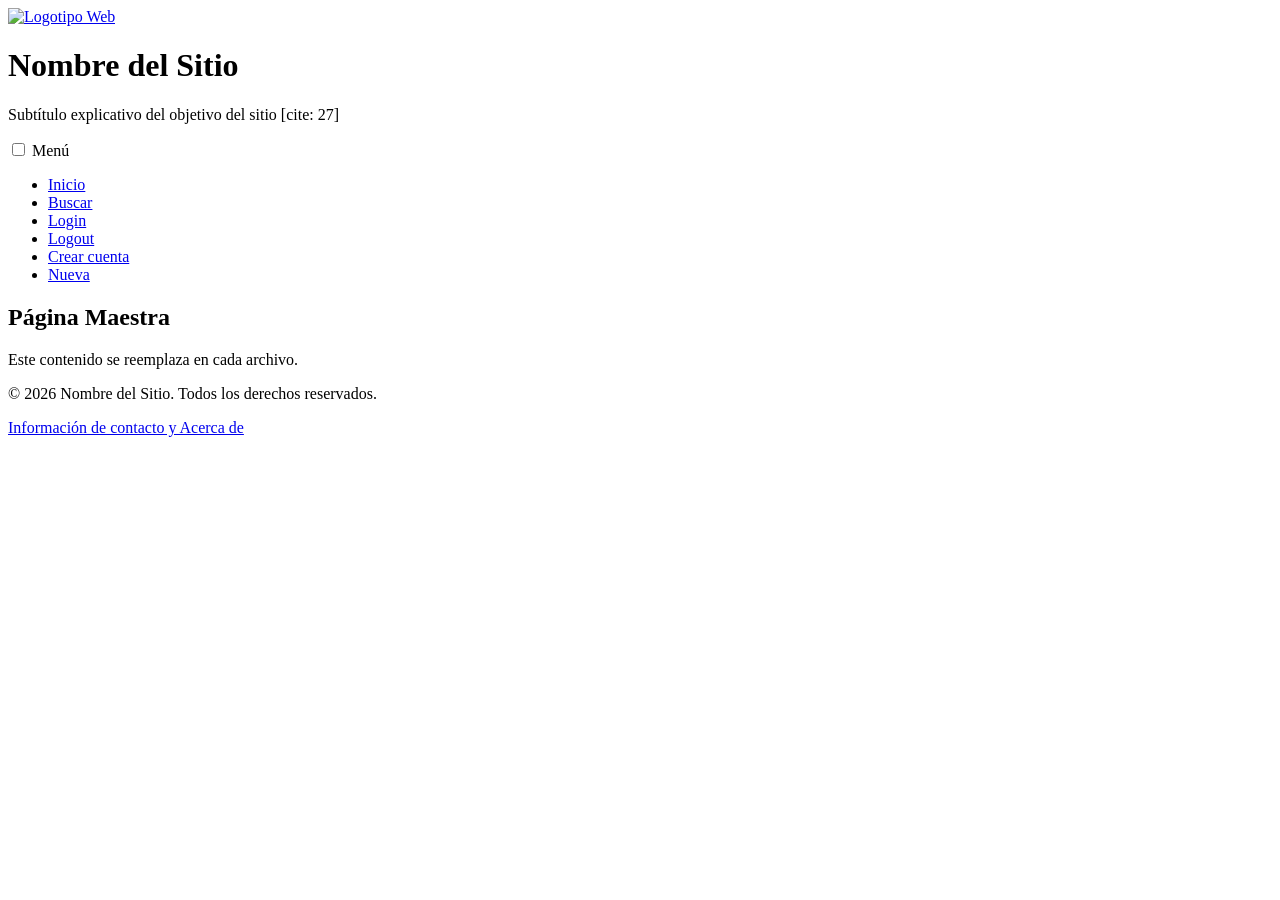
==== index.html @ 7b01c8a1 "plantilla" ====
<!DOCTYPE html>
<html lang="es">
<head>
    <meta charset="UTF-8">
    <meta name="viewport" content="width=device-width, initial-scale=1.0">
    
    <title>Título de tu Web</title>
    
    <link rel="stylesheet" href="./css/style.css">
    
    <link rel="preconnect" href="https://fonts.googleapis.com">
    <link rel="stylesheet" href="https://fonts.googleapis.com/css2?family=Roboto:wght@400;700&display=swap">
    
    <link rel="stylesheet" href="./css/fontello.css">
</head>
<body>

    <header class="main-header">
        <div class="logo-container">
            <a href="index.html" class="logo-link">
                <img src="./img/logo.png" alt="Logotipo Web" class="logo-img">
            </a>
            <div class="site-info">
                <h1 class="site-title">Nombre del Sitio</h1>
                <p class="site-subtitle">Subtítulo explicativo del objetivo del sitio [cite: 27]</p>
            </div>
        </div>

        <input type="checkbox" id="menu-toggle" class="menu-checkbox">
        <label for="menu-toggle" class="menu-button">
            <i class="icon-menu"></i> Menú
        </label>

        <nav class="main-nav">
            <ul>
                <li><a href="index.html"><i class="icon-home"></i> Inicio</a></li>
                <li><a href="buscar.html"><i class="icon-search"></i> Buscar</a></li>
                <li><a href="login.html"><i class="icon-user"></i> Login</a></li>
                <li><a href="index.html"><i class="icon-logout"></i> Logout</a></li>
                <li><a href="registrar.html"><i class="icon-user-plus"></i> Crear cuenta</a></li>
                <li><a href="nueva.html"><i class="icon-plus"></i> Nueva</a></li>
            </ul>
        </nav>
    </header>

    <main>
        <h2>Página Maestra</h2>
        <p>Este contenido se reemplaza en cada archivo.</p>
    </main>

    <footer class="main-footer">
        <p>&copy; 2026 Nombre del Sitio. Todos los derechos reservados.</p>
        <p>
            <a href="acerca.html">Información de contacto y Acerca de</a>
        </p>
    </footer>

</body>
</html>
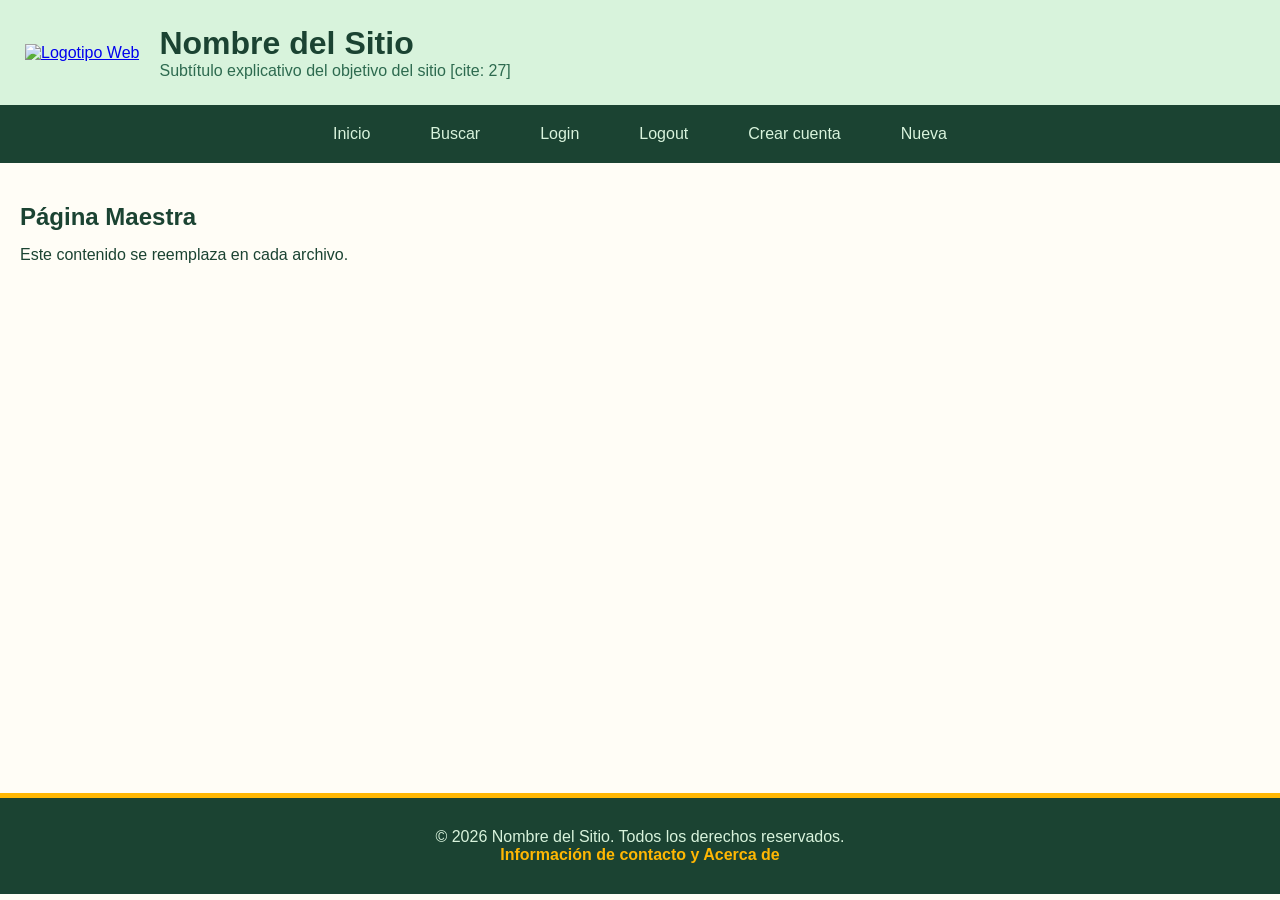
==== commit 82a1a28f: "header y footer" ====
--- a/index.html
+++ b/index.html
@@ -6,7 +6,7 @@
     
     <title>Título de tu Web</title>
     
-    <link rel="stylesheet" href="./css/style.css">
+    <link rel="stylesheet" href="./css/styles.css">
     
     <link rel="preconnect" href="https://fonts.googleapis.com">
     <link rel="stylesheet" href="https://fonts.googleapis.com/css2?family=Roboto:wght@400;700&display=swap">
--- a/css/styles.css
+++ b/css/styles.css
@@ -0,0 +1,130 @@
+* {
+    box-sizing: border-box;
+    margin: 0;
+    padding: 0;
+    font-family: 'Roboto', sans-serif;
+}
+
+body {
+    background-color: #FFFDF6; 
+    color: #1B4332;
+
+    > .main-header {
+        background-color: #1B4332;
+        
+        > .logo-container {
+            display: none; 
+        }
+
+        > .menu-button {
+            display: block;
+            padding: 15px;
+            background-color: #1B4332; 
+            color: #FFB703;
+            text-align: right;
+            cursor: pointer;
+            font-weight: bold;
+        }
+
+        > .menu-checkbox {
+            display: none;
+        }
+
+        > .main-nav {
+            display: none; 
+            background-color: #2D6A4F;
+
+            > ul {
+                list-style: none;
+                > li {
+                    border-bottom: 1px solid #40916C;
+                    > a {
+                        display: block;
+                        padding: 15px;
+                        color: #D8F3DC;
+                        text-decoration: none;
+                    }
+                    /* NO FUNCIONA ESTE HOVER */
+                    > a:hover {
+                        background-color: #FFB703;
+                        color: #1B4332;
+                    }
+                }
+            }
+        }
+
+        > .menu-checkbox:checked ~ .main-nav {
+            display: block;
+        }
+    }
+
+    > main {
+        padding: 40px 20px;
+        min-height: 70vh;
+        h2 {
+            color: #1B4332;
+            margin-bottom: 15px;
+        }
+    }
+
+    > .main-footer {
+        background-color: #1B4332;
+        color: #D8F3DC;
+        padding: 30px;
+        text-align: center;
+        border-top: 5px solid #FFB703;
+        
+        > p > a {
+            color: #FFB703;
+            text-decoration: none;
+            font-weight: bold;
+        }
+    }
+}
+
+
+@media all and (min-width: 415px) {
+    body {
+        > .main-header {
+            > .logo-container {
+                display: flex;
+                align-items: center;
+                padding: 25px;
+                background-color: #D8F3DC; 
+                color: #1B4332;
+                
+                .logo-img { width: 80px; }
+                .site-info { margin-left: 20px; }
+                .site-title { color: #1B4332; }
+                .site-subtitle { color: #2D6A4F; }
+            }
+
+            > .menu-button {
+                display: none;
+            }
+
+            > .main-nav {
+                display: block; 
+                background-color: #1B4332;
+
+                > ul {
+                    display: flex;
+                    justify-content: center;
+                    gap: 20px;
+                    
+                    > li {
+                        border: none;
+                        > a {
+                            transition: 0.3s;
+                            padding: 20px;
+                        }
+                        > a:hover {
+                            background-color: #FFB703;
+                            color: #1B4332;
+                        }
+                    }
+                }
+            }
+        }
+    }
+}
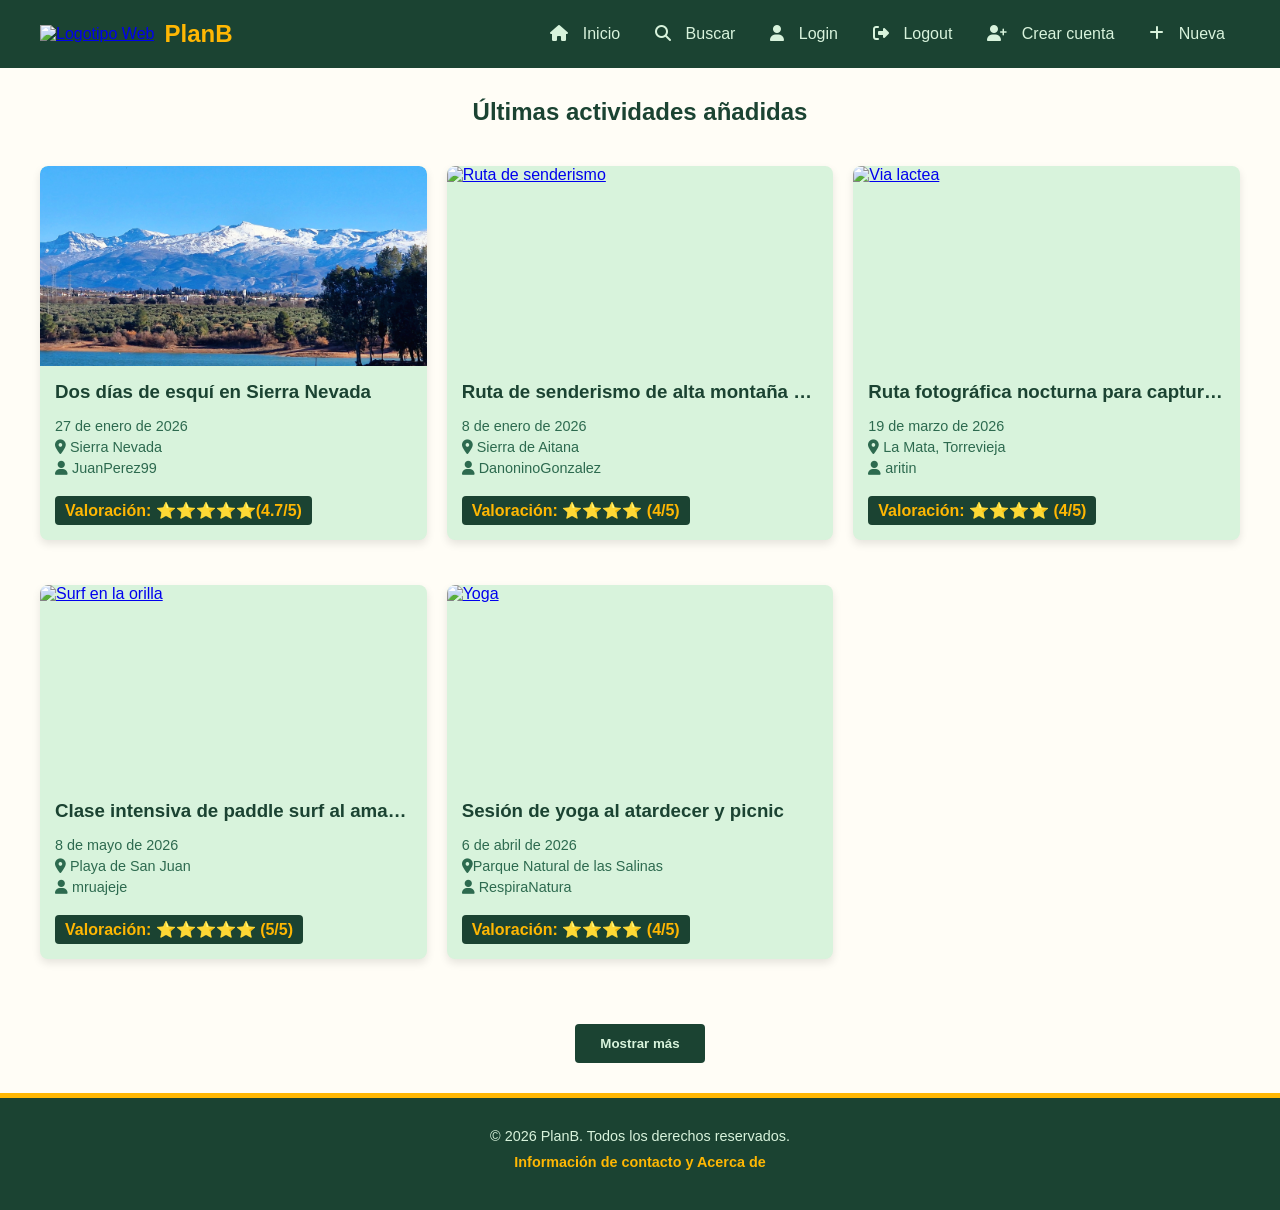
==== commit 7d16691f: "index" ====
--- a/index.html
+++ b/index.html
@@ -4,52 +4,177 @@
     <meta charset="UTF-8">
     <meta name="viewport" content="width=device-width, initial-scale=1.0">
     
-    <title>Título de tu Web</title>
+    <title>PlanB</title>
     
     <link rel="stylesheet" href="./css/styles.css">
     
     <link rel="preconnect" href="https://fonts.googleapis.com">
     <link rel="stylesheet" href="https://fonts.googleapis.com/css2?family=Roboto:wght@400;700&display=swap">
     
-    <link rel="stylesheet" href="./css/fontello.css">
+    <link rel="stylesheet" href="https://cdnjs.cloudflare.com/ajax/libs/font-awesome/6.5.1/css/all.min.css">
 </head>
 <body>
 
     <header class="main-header">
-        <div class="logo-container">
-            <a href="index.html" class="logo-link">
-                <img src="./img/logo.png" alt="Logotipo Web" class="logo-img">
-            </a>
-            <div class="site-info">
-                <h1 class="site-title">Nombre del Sitio</h1>
-                <p class="site-subtitle">Subtítulo explicativo del objetivo del sitio [cite: 27]</p>
+        <div class="header-top">
+            <div class="logo-container">
+                <a href="index.html" class="logo-link">
+                    <img src="./img/logo.png" alt="Logotipo Web" class="logo-img">
+                </a>
+                <div class="site-info">
+                    <h1 class="site-title">PlanB</h1>
+                </div>
             </div>
+
+            <label for="menu-toggle" class="menu-button">
+                <i class="fa-solid fa-bars"></i>
+            </label>
         </div>
 
         <input type="checkbox" id="menu-toggle" class="menu-checkbox">
-        <label for="menu-toggle" class="menu-button">
-            <i class="icon-menu"></i> Menú
-        </label>
 
         <nav class="main-nav">
             <ul>
-                <li><a href="index.html"><i class="icon-home"></i> Inicio</a></li>
-                <li><a href="buscar.html"><i class="icon-search"></i> Buscar</a></li>
-                <li><a href="login.html"><i class="icon-user"></i> Login</a></li>
-                <li><a href="index.html"><i class="icon-logout"></i> Logout</a></li>
-                <li><a href="registrar.html"><i class="icon-user-plus"></i> Crear cuenta</a></li>
-                <li><a href="nueva.html"><i class="icon-plus"></i> Nueva</a></li>
+                <li><a href="index.html"><i class="fa-solid fa-house"></i> Inicio</a></li>
+                <li><a href="buscar.html"><i class="fa-solid fa-magnifying-glass"></i> Buscar</a></li>
+                <li><a href="login.html"><i class="fa-solid fa-user"></i> Login</a></li>
+                <li><a href="index.html"><i class="fa-solid fa-right-from-bracket"></i> Logout</a></li>
+                <li><a href="registrar.html"><i class="fa-solid fa-user-plus"></i> Crear cuenta</a></li>
+                <li><a href="nueva.html"><i class="fa-solid fa-plus"></i> Nueva</a></li>
             </ul>
         </nav>
     </header>
 
-    <main>
-        <h2>Página Maestra</h2>
-        <p>Este contenido se reemplaza en cada archivo.</p>
+    </nav>
+    </header>
+
+    <main class="index-page">
+        <h2>Últimas actividades añadidas</h2>
+
+        <section class="activities-grid">
+            
+            <article class="activity-card">
+                <a href="actividad.html" class="img-link">
+                    <img src="./img/actividad1.jpg" alt="Ruta de senderismo" class="activity-img">
+                </a>
+                
+                <div class="activity-info">
+                    <h3 class="activity-title" title="Dos días de esquí en Sierra Nevada">
+                        <a href="actividad.html">Dos días de esquí en Sierra Nevada</a>
+                    </h3>
+                    
+                    <div class="activity-meta">
+                        <p class="date">27 de enero de 2026</p>
+                        <p class="location"><i class="fa-solid fa-location-dot"></i> Sierra Nevada</p>
+                        <p class="author"><i class="fa-solid fa-user"></i> JuanPerez99</p>
+                    </div>
+                    
+                    <div class="activity-rating">
+                        <p>Valoración: ⭐⭐⭐⭐⭐(4.7/5)</p>
+                    </div>
+                </div>
+            </article>
+
+            <article class="activity-card">
+                <a href="actividad.html" class="img-link">
+                    <img src="./img/actividad3.jpg" alt="Ruta de senderismo" class="activity-img">
+                </a>
+                
+                <div class="activity-info">
+                    <h3 class="activity-title" title="Ruta de senderismo de alta montaña con vivac bajo las estrellas en el pico más alto de la región">
+                        <a href="actividad.html">Ruta de senderismo de alta montaña con vivac bajo las estrellas en el pico más alto de la región</a>
+                    </h3>
+                    
+                    <div class="activity-meta">
+                        <p class="date">8 de enero de 2026</p>
+                        <p class="location"><i class="fa-solid fa-location-dot"></i> Sierra de Aitana</p>
+                        <p class="author"><i class="fa-solid fa-user"></i> DanoninoGonzalez</p>
+                    </div>
+                    
+                    <div class="activity-rating">
+                        <p>Valoración: ⭐⭐⭐⭐ (4/5)</p>
+                    </div>
+                </div>
+            </article>
+            <article class="activity-card">
+                <a href="actividad.html" class="img-link">
+                    <img src="./img/actividad3.jpg" alt="Via lactea" class="activity-img">
+                </a>
+                
+                <div class="activity-info">
+                    <h3 class="activity-title" title="Ruta fotográfica nocturna para capturar la Vía Láctea">
+                        <a href="actividad.html">Ruta fotográfica nocturna para capturar la Vía Láctea</a>
+                    </h3>
+                    
+                    <div class="activity-meta">
+                        <p class="date">19 de marzo de 2026</p>
+                        <p class="location"><i class="fa-solid fa-location-dot"></i> La Mata, Torrevieja</p>
+                        <p class="author"><i class="fa-solid fa-user"></i> aritin</p>
+                    </div>
+                    
+                    <div class="activity-rating">
+                        <p>Valoración: ⭐⭐⭐⭐ (4/5)</p>
+                    </div>
+                </div>
+            </article>
+
+                        <article class="activity-card">
+                <a href="actividad.html" class="img-link">
+                    <img src="./img/actividad4.jpg" alt="Surf en la orilla" class="activity-img">
+                </a>
+                
+                <div class="activity-info">
+                    <h3 class="activity-title" title="Clase intensiva de paddle surf al amanecer con desayuno incluido">
+                        <a href="actividad.html">Clase intensiva de paddle surf al amanecer con desayuno incluido</a>
+                    </h3>
+                    
+                    <div class="activity-meta">
+                        <p class="date">8 de mayo de 2026</p>
+                        <p class="location"><i class="fa-solid fa-location-dot"></i> Playa de San Juan</p>
+                        <p class="author"><i class="fa-solid fa-user"></i> mruajeje</p>
+                    </div>
+                    
+                    <div class="activity-rating">
+                        <p>Valoración: ⭐⭐⭐⭐⭐ (5/5)</p>
+                    </div>
+                </div>
+            </article>
+
+                        </article>
+
+                        <article class="activity-card">
+                <a href="actividad.html" class="img-link">
+                    <img src="./img/actividad5.jpg" alt="Yoga" class="activity-img">
+                </a>
+                
+                <div class="activity-info">
+                    <h3 class="activity-title" title="Sesión de yoga al atardecer y picnic">
+                        <a href="actividad.html">Sesión de yoga al atardecer y picnic</a>
+                    </h3>
+                    
+                    <div class="activity-meta">
+                        <p class="date">6 de abril de 2026</p>
+                        <p class="location"><i class="fa-solid fa-location-dot"></i>Parque Natural de las Salinas</p>
+                        <p class="author"><i class="fa-solid fa-user"></i> RespiraNatura</p>
+                    </div>
+                    
+                    <div class="activity-rating">
+                        <p>Valoración: ⭐⭐⭐⭐ (4/5)</p>
+                    </div>
+                </div>
+            </article>
+
+            </section>
+
+        <div class="load-more-container">
+            <button class="btn-primary" type="button">Mostrar más</button>
+        </div>
     </main>
 
     <footer class="main-footer">
-        <p>&copy; 2026 Nombre del Sitio. Todos los derechos reservados.</p>
+
+    <footer class="main-footer">
+        <p>&copy; 2026 PlanB. Todos los derechos reservados.</p>
         <p>
             <a href="acerca.html">Información de contacto y Acerca de</a>
         </p>
--- a/css/styles.css
+++ b/css/styles.css
@@ -6,78 +6,382 @@
 }
 
 body {
-    background-color: #FFFDF6; 
+    background-color: #FFFDF6;
     color: #1B4332;
-
-    > .main-header {
+    display: flex;
+    flex-direction: column;
+    min-height: 100vh;
+
+    & > main {
+        margin-bottom: 10px;
+    }
+
+    /* ···· HEADER COMÚN ···· */
+    & > .main-header {
         background-color: #1B4332;
-        
-        > .logo-container {
-            display: none; 
-        }
-
-        > .menu-button {
-            display: block;
-            padding: 15px;
-            background-color: #1B4332; 
-            color: #FFB703;
-            text-align: right;
-            cursor: pointer;
-            font-weight: bold;
-        }
-
-        > .menu-checkbox {
+        position: sticky;
+        top: 0;
+        z-index: 1000;
+        margin-bottom: 10px;
+
+        .header-top {
+            display: flex;
+            justify-content: space-between;
+            align-items: center;
+            padding: 15px 20px;
+
+            .logo-container {
+                display: flex;
+                align-items: center;
+                text-decoration: none;
+
+                .logo-img {
+                    width: 35px;
+                    height: auto;
+                }
+
+                .site-title {
+                    color: #FFB703;
+                    font-size: 1.2rem;
+                    margin-left: 10px;
+                }
+                
+                /* subtítulo oculto */
+                .site-subtitle {
+                    display: none;
+                }
+            }
+
+            .menu-button {
+                color: #FFB703;
+                font-size: 1.5rem;
+                cursor: pointer;
+            }
+        }
+
+        .menu-checkbox {
             display: none;
         }
 
-        > .main-nav {
-            display: none; 
+        /* navegación desplegable */
+        .main-nav {
+            display: none;
             background-color: #2D6A4F;
-
-            > ul {
+            width: 100%;
+
+            & > ul {
                 list-style: none;
-                > li {
-                    border-bottom: 1px solid #40916C;
-                    > a {
+
+                & > li {
+                    border-top: 1px solid #40916C;
+
+                    & > a {
                         display: block;
-                        padding: 15px;
+                        padding: 15px 20px;
                         color: #D8F3DC;
                         text-decoration: none;
-                    }
-                    /* NO FUNCIONA ESTE HOVER */
-                    > a:hover {
-                        background-color: #FFB703;
-                        color: #1B4332;
-                    }
-                }
-            }
-        }
-
-        > .menu-checkbox:checked ~ .main-nav {
+                        transition: all 0.3s ease;
+
+                        i {
+                            margin-right: 10px;
+                        }
+
+                        &:hover {
+                            background-color: #FFB703 !important;
+                            color: #1B4332 !important;
+                        }
+                    }
+                }
+            }
+        }
+
+        /* ver menú al clicar botón */
+        .menu-checkbox:checked ~ .main-nav {
             display: block;
         }
     }
 
-    > main {
+    /* ···· ESTILOS COMUNES PARA login.html y registrar.html ···· */
+    main.login-page, 
+    main.register-page {
         padding: 40px 20px;
-        min-height: 70vh;
+        min-height: 75vh;
+        display: flex;
+        justify-content: center;
+        align-items: flex-start;
+        flex: 1;
+    }
+
+    .form-container {
+        background-color: #D8F3DC;
+        padding: 30px;
+        border-radius: 8px;
+        width: 100%;
+        max-width: 450px;
+        box-shadow: 0 4px 10px rgba(0,0,0,0.1);
+
         h2 {
             color: #1B4332;
+            margin-bottom: 10px;
+            text-align: center;
+        }
+
+        & > p {
+            text-align: center;
+            margin-bottom: 25px;
+            font-size: 0.9rem;
+        }
+    }
+
+    .auth-form {
+        .form-group {
             margin-bottom: 15px;
-        }
-    }
-
-    > .main-footer {
+            display: flex;
+            flex-direction: column;
+
+            label {
+                font-weight: bold;
+                margin-bottom: 5px;
+                font-size: 0.9rem;
+            }
+
+            input[type="text"],
+            input[type="password"],
+            input[type="email"] {
+                padding: 12px;
+                border: 2px solid #1B4332;
+                border-radius: 4px;
+                outline: none;
+                background-color: #FFFDF6;
+                transition: 0.3s;
+                width: 100%;
+
+                &:hover { border-color: #FFB703; }
+                &:focus {
+                    border-color: #FFB703;
+                    box-shadow: 0 0 8px rgba(255, 183, 3, 0.4);
+                }
+            }
+        }
+
+        .form-options {
+            margin-bottom: 20px;
+            .checkbox-label {
+                display: flex;
+                align-items: center;
+                gap: 10px;
+                font-size: 0.85rem;
+                cursor: pointer;
+            }
+        }
+
+        .form-actions {
+            display: flex;
+            gap: 10px;
+            margin-top: 20px;
+
+            button {
+                flex: 1;
+                padding: 12px;
+                border: none;
+                border-radius: 4px;
+                font-weight: bold;
+                cursor: pointer;
+                transition: 0.3s;
+
+                &.btn-primary {
+                    background-color: #1B4332;
+                    color: #D8F3DC;
+                    &:hover { background-color: #2D6A4F; }
+                }
+
+                &.btn-secondary {
+                    background-color: #FFB703;
+                    color: #1B4332;
+                    &:hover { background-color: #e0a100; }
+                }
+            }
+        }
+    }
+
+    .form-footer {
+        margin-top: 25px;
+        text-align: center;
+        font-size: 0.85rem;
+
+        .link-highlight {
+            color: #1B4332;
+            font-weight: bold;
+            text-decoration: underline;
+            &:hover { color: #FFB703; }
+        }
+    }
+
+    /* ···· ESPECÍFICO DE registrar.html (Foto y Ojo) ···· */
+    .password-wrapper {
+        .input-with-btn {
+            display: flex;
+            gap: 5px;
+            input { flex: 1; }
+            .toggle-password {
+                background-color: #1B4332;
+                color: #FFB703;
+                border: none;
+                border-radius: 4px;
+                padding: 0 12px;
+                cursor: pointer;
+                &:hover { background-color: #2D6A4F; }
+            }
+        }
+    }
+
+    .profile-photo-section {
+        text-align: center;
+        margin: 20px 0;
+
+        .photo-preview-container {
+            margin: 10px auto;
+            width: 100px;
+            height: 100px;
+            border: 2px dashed #1B4332;
+            border-radius: 50%;
+            overflow: hidden;
+            background-color: #FFFDF6;
+
+            .user-img-preview {
+                width: 100%;
+                height: 100%;
+                object-fit: contain;
+                padding: 5px;
+            }
+        }
+
+        .photo-actions {
+            display: flex;
+            justify-content: center;
+            gap: 10px;
+            .btn-photo {
+                padding: 8px 12px;
+                font-size: 0.8rem;
+                border: 1px solid #1B4332;
+                border-radius: 4px;
+                background: white;
+                cursor: pointer;
+                &:hover { background: #f0f0f0; }
+                &.btn-remove { 
+                    color: #bc4749; 
+                    border-color: #bc4749;
+                    &:hover { background: #fbe9e9; }
+                }
+            }
+        }
+    }
+
+    main.index-page {
+        h2 {
+            text-align: center;
+            color: #1B4332;
+            padding: 20px 0;
+        }
+
+        .activities-grid { /*Este hace que en versión móvil solo se vea un arituclo por columna*/
+            display: flex; 
+            flex-direction: column;
+            padding: 10px 20px;
+
+            .activity-card {
+                background-color: #D8F3DC; 
+                border-radius: 8px;
+                box-shadow: 0 4px 8px rgba(0,0,0,0.1);
+                overflow: hidden; 
+                margin-bottom: 25px;
+                transition: transform 0.3s ease;
+
+                &:hover { /*Se mueve al pasar el raton por encima de la actividad*/
+                    transform: translateY(-5px);
+                    box-shadow: 0 6px 12px rgba(0,0,0,0.15);
+                }
+
+                .img-link .activity-img {
+                    width: 100%;
+                    height: 200px; /* Para que no ocupe toda la pantalla*/
+                    object-fit: cover;
+                    border-radius: 8px 8px 0 0;
+                    display: block;
+                }
+
+                .activity-info {
+                    padding: 15px;
+
+                    .activity-title {
+                        margin-bottom: 15px;
+                        white-space: nowrap; 
+                        overflow: hidden; 
+                        text-overflow: ellipsis; /*Para que salgan los tres puntitos*/
+
+                        a {
+                            color: #1B4332;
+                            text-decoration: none;
+                            &:hover { color: #FFB703; }
+                        }
+                    }
+
+                    .activity-meta p {
+                        font-size: 0.9rem;
+                        margin-bottom: 5px;
+                        color: #2D6A4F;
+                    }
+
+                    .activity-rating {
+                        margin-top: 15px;
+                        font-weight: bold;
+                        color: #FFB703;
+                        background-color: #1B4332;
+                        display: inline-block;
+                        padding: 5px 10px;
+                        border-radius: 4px;
+                    }
+                }
+            }
+        }
+
+        .load-more-container {
+            text-align: center;
+            padding: 20px;
+
+            button {
+                padding: 12px 25px;
+                border: none;
+                border-radius: 4px;
+                background-color: #1B4332;
+                color: #D8F3DC;
+                font-weight: bold;
+                cursor: pointer;
+                transition: background-color 0.3s;
+
+                &:hover { background-color: #2D6A4F; }
+            }
+        }
+    }
+
+    /* ···· FOOTER COMÚN ···· */
+    & > .main-footer {
         background-color: #1B4332;
         color: #D8F3DC;
-        padding: 30px;
+        padding: 30px 20px;
         text-align: center;
         border-top: 5px solid #FFB703;
-        
-        > p > a {
+
+        p {
+            font-size: 0.9rem;
+            margin-bottom: 10px;
+        }
+
+        a {
             color: #FFB703;
             text-decoration: none;
             font-weight: bold;
+            &:hover { text-decoration: underline; }
         }
     }
 }
@@ -85,45 +389,70 @@
 
 @media all and (min-width: 415px) {
     body {
-        > .main-header {
-            > .logo-container {
-                display: flex;
-                align-items: center;
-                padding: 25px;
-                background-color: #D8F3DC; 
-                color: #1B4332;
+        & > .main-header {
+            display: flex;
+            justify-content: space-between;
+            align-items: center;
+            padding: 15px 40px;
+
+            .header-top {
+                padding: 0;
                 
-                .logo-img { width: 80px; }
-                .site-info { margin-left: 20px; }
-                .site-title { color: #1B4332; }
-                .site-subtitle { color: #2D6A4F; }
-            }
-
-            > .menu-button {
-                display: none;
-            }
-
-            > .main-nav {
-                display: block; 
-                background-color: #1B4332;
-
-                > ul {
+                .logo-container {
+                    .logo-img { width: 50px; }
+                    .site-title { font-size: 1.5rem; }
+                    
+                    /* subtítulo visible */
+                    .site-subtitle {
+                        display: block;
+                        color: #D8F3DC;
+                        font-size: 0.75rem;
+                        margin-left: 10px;
+                    }
+                }
+
+                .menu-button {
+                    display: none; /* botón navegación desplegable oculto */
+                }
+            }
+
+            .main-nav {
+                display: block;
+                width: auto;
+                background-color: transparent;
+
+                & > ul {
                     display: flex;
-                    justify-content: center;
-                    gap: 20px;
-                    
-                    > li {
+                    flex-direction: row;
+                    gap: 5px;
+
+                    & > li {
                         border: none;
-                        > a {
-                            transition: 0.3s;
-                            padding: 20px;
+                        
+                        & > a {
+                            padding: 10px 15px;
+                            border-radius: 5px;
                         }
-                        > a:hover {
-                            background-color: #FFB703;
-                            color: #1B4332;
-                        }
-                    }
-                }
+                    }
+                }
+            }
+        }
+        main.index-page {
+            .activities-grid {
+                display: grid;
+                grid-template-columns: repeat(2, 1fr); /* 2 columnas en tablet */
+                gap: 20px;
+                padding: 20px 40px;
+            }
+        }
+    }
+}
+
+@media all and (min-width: 900px) {
+    body {
+        main.index-page {
+            .activities-grid {
+                grid-template-columns: repeat(3, 1fr); /* Máximo 3 columnas en PC */
             }
         }
     }
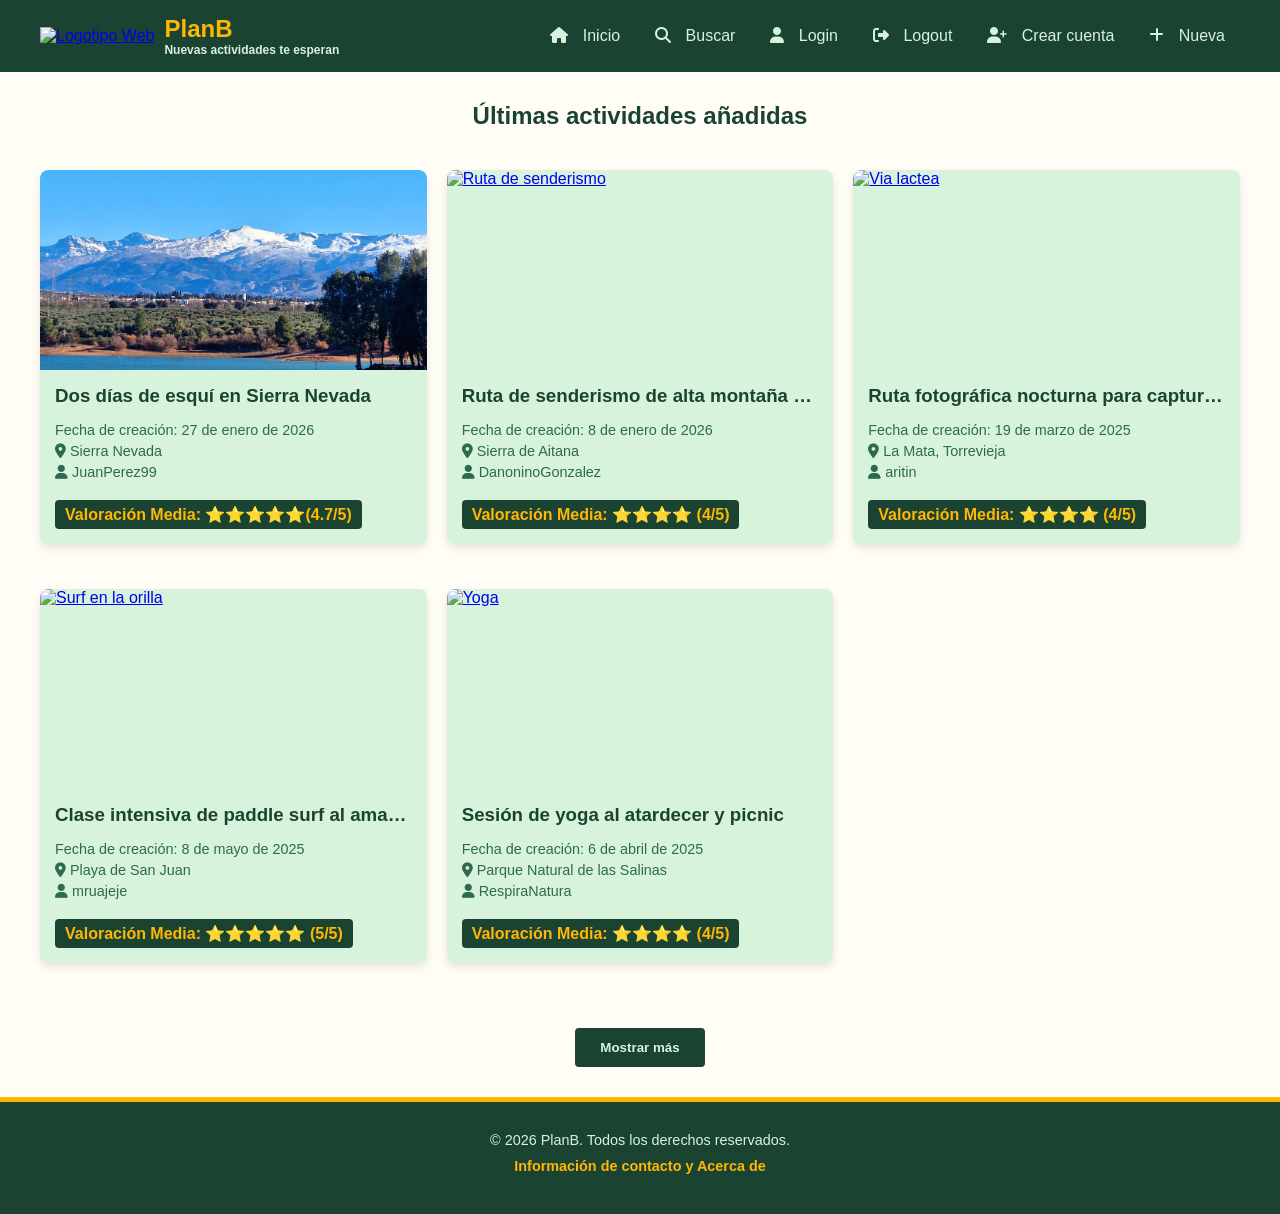
==== commit dcccdb52: "arreglos" ====
--- a/index.html
+++ b/index.html
@@ -23,6 +23,7 @@
                 </a>
                 <div class="site-info">
                     <h1 class="site-title">PlanB</h1>
+                    <h2 class="site-subtitle">Nuevas actividades te esperan</h2>
                 </div>
             </div>
 
@@ -64,20 +65,20 @@
                     </h3>
                     
                     <div class="activity-meta">
-                        <p class="date">27 de enero de 2026</p>
+                        <p class="date">Fecha de creación: 27 de enero de 2026</p>
                         <p class="location"><i class="fa-solid fa-location-dot"></i> Sierra Nevada</p>
                         <p class="author"><i class="fa-solid fa-user"></i> JuanPerez99</p>
                     </div>
                     
                     <div class="activity-rating">
-                        <p>Valoración: ⭐⭐⭐⭐⭐(4.7/5)</p>
+                        <p>Valoración Media: ⭐⭐⭐⭐⭐(4.7/5)</p>
                     </div>
                 </div>
             </article>
 
             <article class="activity-card">
                 <a href="actividad.html" class="img-link">
-                    <img src="./img/actividad3.jpg" alt="Ruta de senderismo" class="activity-img">
+                    <img src="./img/actividad2.jpg" alt="Ruta de senderismo" class="activity-img">
                 </a>
                 
                 <div class="activity-info">
@@ -86,19 +87,20 @@
                     </h3>
                     
                     <div class="activity-meta">
-                        <p class="date">8 de enero de 2026</p>
+                        <p class="date">Fecha de creación: 8 de enero de 2026</p>
                         <p class="location"><i class="fa-solid fa-location-dot"></i> Sierra de Aitana</p>
                         <p class="author"><i class="fa-solid fa-user"></i> DanoninoGonzalez</p>
                     </div>
                     
                     <div class="activity-rating">
-                        <p>Valoración: ⭐⭐⭐⭐ (4/5)</p>
+                        <p>Valoración Media: ⭐⭐⭐⭐ (4/5)</p>
                     </div>
                 </div>
             </article>
+
             <article class="activity-card">
                 <a href="actividad.html" class="img-link">
-                    <img src="./img/actividad3.jpg" alt="Via lactea" class="activity-img">
+                    <img src="./img/actividad3.jpeg" alt="Via lactea" class="activity-img">
                 </a>
                 
                 <div class="activity-info">
@@ -107,18 +109,18 @@
                     </h3>
                     
                     <div class="activity-meta">
-                        <p class="date">19 de marzo de 2026</p>
+                        <p class="date">Fecha de creación: 19 de marzo de 2025</p>
                         <p class="location"><i class="fa-solid fa-location-dot"></i> La Mata, Torrevieja</p>
                         <p class="author"><i class="fa-solid fa-user"></i> aritin</p>
                     </div>
                     
                     <div class="activity-rating">
-                        <p>Valoración: ⭐⭐⭐⭐ (4/5)</p>
+                        <p>Valoración Media: ⭐⭐⭐⭐ (4/5)</p>
                     </div>
                 </div>
             </article>
 
-                        <article class="activity-card">
+            <article class="activity-card">
                 <a href="actividad.html" class="img-link">
                     <img src="./img/actividad4.jpg" alt="Surf en la orilla" class="activity-img">
                 </a>
@@ -129,20 +131,18 @@
                     </h3>
                     
                     <div class="activity-meta">
-                        <p class="date">8 de mayo de 2026</p>
+                        <p class="date">Fecha de creación: 8 de mayo de 2025</p>
                         <p class="location"><i class="fa-solid fa-location-dot"></i> Playa de San Juan</p>
                         <p class="author"><i class="fa-solid fa-user"></i> mruajeje</p>
                     </div>
                     
                     <div class="activity-rating">
-                        <p>Valoración: ⭐⭐⭐⭐⭐ (5/5)</p>
+                        <p>Valoración Media: ⭐⭐⭐⭐⭐ (5/5)</p>
                     </div>
                 </div>
             </article>
 
-                        </article>
-
-                        <article class="activity-card">
+            <article class="activity-card">
                 <a href="actividad.html" class="img-link">
                     <img src="./img/actividad5.jpg" alt="Yoga" class="activity-img">
                 </a>
@@ -153,25 +153,22 @@
                     </h3>
                     
                     <div class="activity-meta">
-                        <p class="date">6 de abril de 2026</p>
-                        <p class="location"><i class="fa-solid fa-location-dot"></i>Parque Natural de las Salinas</p>
+                        <p class="date">Fecha de creación: 6 de abril de 2025</p>
+                        <p class="location"><i class="fa-solid fa-location-dot"></i> Parque Natural de las Salinas</p>
                         <p class="author"><i class="fa-solid fa-user"></i> RespiraNatura</p>
                     </div>
                     
                     <div class="activity-rating">
-                        <p>Valoración: ⭐⭐⭐⭐ (4/5)</p>
+                        <p>Valoración Media: ⭐⭐⭐⭐ (4/5)</p>
                     </div>
                 </div>
             </article>
-
-            </section>
+        </section>
 
         <div class="load-more-container">
             <button class="btn-primary" type="button">Mostrar más</button>
         </div>
     </main>
-
-    <footer class="main-footer">
 
     <footer class="main-footer">
         <p>&copy; 2026 PlanB. Todos los derechos reservados.</p>
--- a/css/styles.css
+++ b/css/styles.css
@@ -8,22 +8,20 @@
 body {
     background-color: #FFFDF6;
     color: #1B4332;
+    /* flexbox en columna para poder empujar el footer hacia abajo del todo */
     display: flex;
     flex-direction: column;
     min-height: 100vh;
 
-    & > main {
+    /* ···· HEADER COMÚN ···· */
+    > header.main-header {
+        background-color: #1B4332;
+        position: sticky; /* menú pegado arriba al hacer scroll */
+        top: 0;
+        z-index: 1000; /* aseguramos que la cabecera pasa por encima de las fotos al hacer scroll */
         margin-bottom: 10px;
-    }
-
-    /* ···· HEADER COMÚN ···· */
-    & > .main-header {
-        background-color: #1B4332;
-        position: sticky;
-        top: 0;
-        z-index: 1000;
-        margin-bottom: 10px;
-
+
+        /* logo y botón hamburguesa */
         .header-top {
             display: flex;
             justify-content: space-between;
@@ -45,8 +43,8 @@
                     font-size: 1.2rem;
                     margin-left: 10px;
                 }
-                
-                /* subtítulo oculto */
+
+                /* subtítulo oculto en móvil */
                 .site-subtitle {
                     display: none;
                 }
@@ -59,23 +57,24 @@
             }
         }
 
+        /* checkbox invisible qpara ver el menú sin Javascript */
         .menu-checkbox {
             display: none;
         }
 
-        /* navegación desplegable */
+        /* menú de navegación (oculto por defecto en móvil) */
         .main-nav {
             display: none;
             background-color: #2D6A4F;
             width: 100%;
 
-            & > ul {
+            > ul {
                 list-style: none;
 
-                & > li {
+                > li {
                     border-top: 1px solid #40916C;
 
-                    & > a {
+                    > a {
                         display: block;
                         padding: 15px 20px;
                         color: #D8F3DC;
@@ -95,59 +94,59 @@
             }
         }
 
-        /* ver menú al clicar botón */
+        /* checkbox  marcado, mostramos menú contiguo (~) */
         .menu-checkbox:checked ~ .main-nav {
             display: block;
         }
     }
 
-    /* ···· ESTILOS COMUNES PARA login.html y registrar.html ···· */
-    main.login-page, 
-    main.register-page {
-        padding: 40px 20px;
-        min-height: 75vh;
-        display: flex;
-        justify-content: center;
-        align-items: flex-start;
-        flex: 1;
-    }
-
-    .form-container {
-        background-color: #D8F3DC;
-        padding: 30px;
-        border-radius: 8px;
-        width: 100%;
-        max-width: 450px;
-        box-shadow: 0 4px 10px rgba(0,0,0,0.1);
-
-        h2 {
-            color: #1B4332;
-            margin-bottom: 10px;
-            text-align: center;
-        }
-
-        & > p {
-            text-align: center;
-            margin-bottom: 25px;
-            font-size: 0.9rem;
-        }
-    }
-
-    .auth-form {
+    /* ···· CONTENEDOR PRINCIPAL ···· */
+    > main {
+        margin-bottom: 10px;
+        flex: 1; /* empujamos footer hacia abajo si hay poco contenido */
+
+        /* ···· FORM COMÚN ····
+           se aplican a login.html, registrar.html, nueva.html... */
+        .form-container {
+            background-color: #D8F3DC;
+            padding: 30px;
+            border-radius: 8px;
+            width: 100%;
+            box-shadow: 0 4px 10px rgba(0,0,0,0.1);
+
+            h2 {
+                color: #1B4332;
+                margin-bottom: 10px;
+                text-align: center;
+            }
+
+            > p {
+                text-align: center;
+                margin-bottom: 25px;
+                font-size: 0.9rem;
+            }
+        }
+
         .form-group {
             margin-bottom: 15px;
             display: flex;
-            flex-direction: column;
+            flex-direction: column; /* etiqueta arriba, input abajo */
 
             label {
                 font-weight: bold;
                 margin-bottom: 5px;
                 font-size: 0.9rem;
-            }
-
-            input[type="text"],
-            input[type="password"],
-            input[type="email"] {
+                color: #1B4332;
+            }
+
+            /* estilo para todos los tipos de cajas de texto */
+            input[type="text"], 
+            input[type="password"], 
+            input[type="email"], 
+            input[type="number"], 
+            select, 
+            textarea, 
+            input[list] {
                 padding: 12px;
                 border: 2px solid #1B4332;
                 border-radius: 4px;
@@ -155,33 +154,32 @@
                 background-color: #FFFDF6;
                 transition: 0.3s;
                 width: 100%;
-
-                &:hover { border-color: #FFB703; }
+                font-family: inherit;
+
+                &:hover {
+                    border-color: #FFB703;
+                }
+
                 &:focus {
                     border-color: #FFB703;
                     box-shadow: 0 0 8px rgba(255, 183, 3, 0.4);
                 }
             }
-        }
-
-        .form-options {
-            margin-bottom: 20px;
-            .checkbox-label {
-                display: flex;
-                align-items: center;
-                gap: 10px;
-                font-size: 0.85rem;
-                cursor: pointer;
-            }
-        }
-
+
+            textarea {
+                resize: vertical; /* permitimos al usuario estirar la caja SOLO hacia abajo */
+                min-height: 80px;
+            }
+        }
+
+        /* botones enviar/borrar */
         .form-actions {
             display: flex;
             gap: 10px;
             margin-top: 20px;
 
             button {
-                flex: 1;
+                flex: 1; /* ambos botones miden lo mismo */
                 padding: 12px;
                 border: none;
                 border-radius: 4px;
@@ -192,180 +190,855 @@
                 &.btn-primary {
                     background-color: #1B4332;
                     color: #D8F3DC;
-                    &:hover { background-color: #2D6A4F; }
+
+                    &:hover {
+                        background-color: #2D6A4F;
+                    }
                 }
 
                 &.btn-secondary {
                     background-color: #FFB703;
                     color: #1B4332;
-                    &:hover { background-color: #e0a100; }
-                }
-            }
-        }
-    }
-
-    .form-footer {
-        margin-top: 25px;
-        text-align: center;
-        font-size: 0.85rem;
-
-        .link-highlight {
-            color: #1B4332;
-            font-weight: bold;
-            text-decoration: underline;
-            &:hover { color: #FFB703; }
-        }
-    }
-
-    /* ···· ESPECÍFICO DE registrar.html (Foto y Ojo) ···· */
-    .password-wrapper {
-        .input-with-btn {
+
+                    &:hover {
+                        background-color: #e0a100;
+                    }
+                }
+            }
+        }
+
+        /* ···· login.html y registrar.html ····
+           El '&' es 'main.login-page' */
+        &.login-page, 
+        &.register-page {
+            padding: 40px 20px;
             display: flex;
-            gap: 5px;
-            input { flex: 1; }
-            .toggle-password {
+            justify-content: center;
+            align-items: flex-start; /* evitamos que el formulario se estire verticalmente de más */
+
+            .form-container {
+                max-width: 450px; /* limitamos ancho para que no quede gigante en ordenador */
+            }
+            
+            .auth-form {
+                .form-options {
+                    margin-bottom: 20px;
+
+                    .checkbox-label {
+                        display: flex;
+                        align-items: center;
+                        gap: 10px;
+                        font-size: 0.85rem;
+                        cursor: pointer;
+                    }
+                }
+            }
+
+            .form-footer {
+                margin-top: 25px;
+                text-align: center;
+                font-size: 0.85rem;
+
+                .link-highlight {
+                    color: #1B4332;
+                    font-weight: bold;
+                    text-decoration: underline;
+
+                    &:hover {
+                        color: #FFB703;
+                    }
+                }
+            }
+            
+            /* contraseña con "ver/ocultar" al lado */
+            .password-wrapper {
+                .input-with-btn {
+                    display: flex;
+                    gap: 5px;
+
+                    input {
+                        flex: 1; /* el input se lleva todo el espacio sobrante */
+                    }
+
+                    .toggle-password {
+                        background-color: #1B4332;
+                        color: #FFB703;
+                        border: none;
+                        border-radius: 4px;
+                        padding: 0 12px;
+                        cursor: pointer;
+
+                        &:hover {
+                            background-color: #2D6A4F;
+                        }
+                    }
+                }
+            }
+
+            /* subir foto de perfil en registrar.html */
+            .profile-photo-section {
+                text-align: center;
+                margin: 20px 0;
+
+                .photo-preview-container {
+                    margin: 10px auto;
+                    width: 100px;
+                    height: 100px;
+                    border: 2px dashed #1B4332;
+                    border-radius: 50%;
+                    overflow: hidden;
+                    background-color: #FFFDF6;
+
+                    .user-img-preview {
+                        width: 100%;
+                        height: 100%;
+                        object-fit: contain;
+                        padding: 5px;
+                    }
+                }
+
+                .photo-actions {
+                    display: flex;
+                    justify-content: center;
+                    gap: 10px;
+
+                    .btn-photo {
+                        padding: 8px 12px;
+                        font-size: 0.8rem;
+                        border: 1px solid #1B4332;
+                        border-radius: 4px;
+                        background: white;
+                        cursor: pointer;
+
+                        &:hover {
+                            background: #f0f0f0;
+                        }
+
+                        &.btn-remove {
+                            color: #bc4749;
+                            border-color: #bc4749;
+
+                            &:hover {
+                                background: #fbe9e9;
+                            }
+                        }
+                    }
+                }
+            }
+        }
+
+        /* ···· index.html y buscar.html, cuadrícula de actividades ···· */
+        &.index-page, 
+        &.search-page {
+            h2 {
+                text-align: center;
+                color: #1B4332;
+                padding: 20px 0;
+            }
+
+            .activities-grid {
+                display: flex;
+                flex-direction: column; /* en móvil -> una tarjeta debajo de otra */
+                padding: 10px 20px;
+
+                .activity-card {
+                    background-color: #D8F3DC;
+                    border-radius: 8px;
+                    box-shadow: 0 4px 8px rgba(0,0,0,0.1);
+                    overflow: hidden;
+                    margin-bottom: 25px;
+                    transition: transform 0.3s ease;
+
+                    &:hover {
+                        transform: translateY(-5px);
+                        box-shadow: 0 6px 12px rgba(0,0,0,0.15);
+                    }
+
+                    .img-link {
+                        .activity-img {
+                            width: 100%;
+                            height: 200px;
+                            object-fit: cover;
+                            border-radius: 8px 8px 0 0;
+                            display: block;
+                        }
+                    }
+
+                    .activity-info {
+                        padding: 15px;
+
+                        .activity-title {
+                            margin-bottom: 15px;
+                            white-space: nowrap; /* evitamos que el título se baje de línea */
+                            overflow: hidden;
+                            text-overflow: ellipsis; /* '...' si el título es muy largo */
+
+                            a {
+                                color: #1B4332;
+                                text-decoration: none;
+
+                                &:hover {
+                                    color: #FFB703;
+                                }
+                            }
+                        }
+
+                        .activity-meta p {
+                            font-size: 0.9rem;
+                            margin-bottom: 5px;
+                            color: #2D6A4F;
+                        }
+
+                        .activity-rating {
+                            margin-top: 15px;
+                            font-weight: bold;
+                            color: #FFB703;
+                            background-color: #1B4332;
+                            display: inline-block;
+                            padding: 5px 10px;
+                            border-radius: 4px;
+                        }
+                    }
+                }
+            }
+
+            .load-more-container {
+                text-align: center;
+                padding: 20px;
+
+                button {
+                    padding: 12px 25px;
+                    border: none;
+                    border-radius: 4px;
+                    background-color: #1B4332;
+                    color: #D8F3DC;
+                    font-weight: bold;
+                    cursor: pointer;
+                    transition: background-color 0.3s;
+
+                    &:hover {
+                        background-color: #2D6A4F;
+                    }
+                }
+            }
+        }
+
+        /* ···· buscar.html ···· */
+        &.search-page {
+            .search-container {
+                background-color: #D8F3DC;
+                padding: 25px;
+                margin-top: 0;
+                margin: 20px;
+                border-radius: 8px;
+                box-shadow: 0 4px 6px rgba(0,0,0,0.1);
+
+                h2 {
+                    color: #1B4332;
+                    text-align: center;
+                    padding-top:0;
+                    margin-top: 0;
+                    margin-bottom: 20px;
+                }
+            }
+
+            .search-form {
+                .form-group {
+                    margin-bottom: 15px;
+                }
+
+                label {
+                    display: block;
+                    font-weight: bold;
+                    margin-bottom: 5px;
+                    color: #1B4332;
+                }
+
+                input, 
+                select {
+                    width: 100%;
+                    padding: 10px;
+                    border: 2px solid #1B4332;
+                    border-radius: 4px;
+                    background-color: #FFFDF6;
+                }
+            }
+
+            .rating-range {
+                border: 1px solid #1B4332;
+                padding: 10px;
+                border-radius: 4px;
+                margin-bottom: 15px;
+
+                legend {
+                    font-weight: bold;
+                    color: #1B4332;
+                    padding: 0 5px;
+                }
+            }
+
+            .range-inputs {
+                display: flex;
+                gap: 20px;
+                justify-content: space-around;
+
+                input {
+                    width: 60px;
+                }
+            }
+
+            .search-btn {
+                width: 100%;
+                padding: 12px;
                 background-color: #1B4332;
-                color: #FFB703;
+                color: #D8F3DC;
                 border: none;
                 border-radius: 4px;
-                padding: 0 12px;
+                font-size: 1rem;
                 cursor: pointer;
-                &:hover { background-color: #2D6A4F; }
-            }
-        }
-    }
-
-    .profile-photo-section {
-        text-align: center;
-        margin: 20px 0;
-
-        .photo-preview-container {
-            margin: 10px auto;
-            width: 100px;
-            height: 100px;
-            border: 2px dashed #1B4332;
-            border-radius: 50%;
-            overflow: hidden;
-            background-color: #FFFDF6;
-
-            .user-img-preview {
-                width: 100%;
-                height: 100%;
-                object-fit: contain;
-                padding: 5px;
-            }
-        }
-
-        .photo-actions {
+                font-weight: bold;
+                transition: background 0.3s;
+
+                &:hover {
+                    background-color: #FFB703;
+                    color: #1B4332;
+                }
+            }
+
+            .divider {
+                border: 0;
+                height: 2px;
+                background: #1B4332;
+                margin: 30px 20px;
+                opacity: 0.2;
+            }
+
+            .results-container h3 {
+                margin-left: 20px;
+                color: #1B4332;
+            }
+        }
+
+        /* ···· actividad.html ···· */
+        &.activity-detail-page {
+            padding: 20px;
+            max-width: 900px;
+            margin: 0 auto; /* centramos contenido en pantallas grandes */
+            
+            .activity-header {
+                h2 {
+                    color: #1B4332;
+                    margin-bottom: 20px;
+                }
+
+                /* metadatos (Lugar, Autor, etc.) */
+                .activity-meta-links {
+                    background-color: #D8F3DC;
+                    padding: 15px;
+                    border-radius: 8px;
+                    display: flex;
+                    flex-direction: column; /* en móvil -> forma de lista vertical */
+                    gap: 10px;
+
+                    .meta-item {
+                        font-size: 0.95rem;
+                    }
+
+                    .highlight-link {
+                        color: #1B4332;
+                        font-weight: bold;
+                        text-decoration: underline;
+
+                        &:hover {
+                            color: #FFB703;
+                            background-color: #1B4332;
+                            text-decoration: none;
+                            padding: 2px 5px;
+                            border-radius: 4px;
+                        }
+                    }
+
+                    .rating-badge {
+                        background-color: #FFB703;
+                        color: #1B4332;
+                        padding: 5px 10px;
+                        border-radius: 4px;
+                        font-weight: bold;
+                        display: inline-block;
+                        width: fit-content;
+                    }
+                }
+            }
+
+            .activity-description {
+                margin: 30px 0;
+                line-height: 1.6; /* mejoramos la lectura del texto largo */
+            }
+
+            .activity-gallery {
+                margin-bottom: 40px;
+
+                .photo-viewer {
+                    text-align: center;
+                    background-color: #f0f0f0;
+                    padding: 0px;
+                    border-radius: 10px;
+                    margin-bottom: 10px;
+
+                    /* famaño foto principal, forzado para móvil */
+                    .main-photo {
+                        width: 100%;
+                        height: 250px;
+                        object-fit: cover;
+                        border-radius: 8px;
+                        box-shadow: 0 4px 6px rgba(0,0,0,0.1);
+                    }
+
+                    /* zoom al pasar el ratón */
+                    .zoom-link {
+                        display: block;
+                        cursor: zoom-in;
+                        overflow: hidden;
+                        border-radius: 8px;
+
+                        &:hover .main-photo {
+                            transform: scale(1.02); /* ampliamos un poc */
+                            opacity: 0.9;
+                        }
+                    }
+
+                    .photo-caption {
+                        margin-top: 8px;
+                        font-style: italic;
+                        font-size: 0.85rem;
+                        color: #666;
+                    }
+                }
+
+                .gallery-nav { 
+                    display: flex; 
+                    justify-content: space-between; 
+                    align-items: center; 
+                    background-color: #1B4332; 
+                    padding: 10px; 
+                    border-radius: 8px; 
+                    color: #D8F3DC; 
+                    
+                    button {
+                        padding: 8px 15px; 
+                        border: none; 
+                        border-radius: 4px; 
+                        background-color: #FFB703; 
+                        color: #1B4332; 
+                        font-weight: bold; 
+                        cursor: pointer; 
+                        transition: all 0.3s ease;
+                        
+                        &:hover { 
+                            background-color: #e0a100; 
+                        }
+                    }
+                }
+            }
+
+            .comments-section {
+                .comments-list {
+                    margin: 20px 0;
+
+                    .comment {
+                        background-color: #fff;
+                        border: 1px solid #ddd;
+                        border-radius: 8px;
+                        padding: 15px;
+                        margin-bottom: 15px;
+
+                        .comment-header {
+                            display: flex;
+                            align-items: center;
+                            gap: 10px;
+                            margin-bottom: 10px;
+
+                            /* avatar del usuario */
+                            .user-avatar-placeholder {
+                                width: 40px;
+                                height: 40px;
+                                background-color: #1B4332;
+                                color: #ffb703;
+                                border-radius: 50%;
+                                display: flex;
+                                align-items: center;
+                                justify-content: center;
+                            }
+
+                            .comment-meta {
+                                display: flex;
+                                flex-direction: column;
+                                font-size: 0.85rem;
+
+                                .comment-author {
+                                    font-weight: bold;
+                                }
+
+                                .comment-date {
+                                    color: #666;
+                                }
+                            }
+                        }
+
+                        .comment-rating {
+                            margin-top: 10px;
+                            font-weight: bold;
+                            color: #ffb703;
+                        }
+                    }
+                }
+
+                /* warning de logueo para poder comentar */
+                .login-warning {
+                    background-color: #ffeeba;
+                    color: #856404;
+                    padding: 15px;
+                    border-radius: 4px;
+                    margin-bottom: 20px;
+                    border-left: 5px solid #ffc107;
+                    display: flex;
+                    align-items: center;
+                    gap: 10px;
+
+                    a {
+                        font-weight: bold;
+                        color: #856404;
+                    }
+                }
+
+                .add-comment-form {
+                    background-color: #d8f3dc;
+                    padding: 20px;
+                    border-radius: 8px;
+
+                    textarea {
+                        width: 100%;
+                        padding: 10px;
+                        border: 2px solid #1b4332;
+                        border-radius: 4px;
+                        resize: vertical;
+                        font-family: inherit;
+                    }
+
+                    button {
+                        margin-top: 15px;
+                        width: 100%;
+                        padding: 12px;
+                        border: none;
+                        border-radius: 4px;
+                        background-color: #1B4332;
+                        color: #D8F3DC;
+                        font-weight: bold;
+                        font-size: 1rem;
+                        cursor: pointer;
+                        transition: all 0.3s ease;
+
+                        &:hover {
+                            background-color: #FFB703;
+                            color: #1B4332;
+                        }
+                    }
+                }
+            }
+        }
+
+        /* ···· acerca.html ···· */
+        &.about-page {
+            padding: 40px 20px;
             display: flex;
             justify-content: center;
-            gap: 10px;
-            .btn-photo {
-                padding: 8px 12px;
-                font-size: 0.8rem;
-                border: 1px solid #1B4332;
-                border-radius: 4px;
+
+            .doc-container {
+                max-width: 900px;
+                width: 100%;
                 background: white;
-                cursor: pointer;
-                &:hover { background: #f0f0f0; }
-                &.btn-remove { 
-                    color: #bc4749; 
-                    border-color: #bc4749;
-                    &:hover { background: #fbe9e9; }
+                padding: 40px;
+                border-radius: 8px;
+                box-shadow: 0 2px 15px rgba(0,0,0,0.05);
+
+                h1 {
+                    color: #1B4332;
+                    border-bottom: 2px solid #FFB703;
+                    padding-bottom: 10px;
+                    margin-bottom: 30px;
+                }
+
+                h2 {
+                    color: #2D6A4F;
+                    margin-top: 30px;
+                    border-left: 5px solid #FFB703;
+                    padding-left: 15px;
+                }
+
+                h3 {
+                    color: #1B4332;
+                    margin-top: 20px;
+                }
+            }
+
+            .authors-grid {
+                display: flex;
+                gap: 20px;
+                flex-wrap: wrap;
+                margin-top: 20px;
+            }
+
+            .author-card {
+                flex: 1;
+                min-width: 250px;
+                background: #D8F3DC;
+                padding: 20px;
+                border-radius: 6px;
+                border: 1px solid #b7e4c7;
+            }
+
+            .doc-block {
+                margin-bottom: 25px;
+
+                ul {
+                    padding-left: 20px;
+                    margin-top: 10px;
+                }
+
+                li {
+                    margin-bottom: 8px;
+                }
+            }
+
+            table {
+                width: 100%;
+                border-collapse: collapse;
+                margin-top: 15px;
+                font-size: 0.95rem;
+
+                th, 
+                td {
+                    border: 1px solid #ccc;
+                    padding: 12px;
+                    text-align: left;
+                }
+
+                th {
+                    background-color: #1B4332;
+                    color: white;
+                }
+
+                tr:nth-child(even) {
+                    background-color: #f2f2f2;
+                }
+            }
+        }
+
+        /* ···· nueva.html ···· */
+        &.new-activity-page {
+            padding: 40px 20px;
+            display: flex;
+            justify-content: center;
+
+            /* ancho mayor para que quepan bien dos columnas en ordenador */
+            .form-container {
+                max-width: 700px;
+            }
+
+            .wide-container {
+                max-width: 700px;
+                width: 100%;
+            }
+            
+            /* añadir categorías (input + botón lateral) */
+            .input-with-btn {
+                display: flex;
+                gap: 5px;
+
+                input {
+                    flex: 1;
+                }
+
+                .btn-add {
+                    background-color: #1B4332;
+                    color: #FFB703;
+                    border: none;
+                    padding: 0 15px;
+                    border-radius: 4px;
+                    cursor: pointer;
+                    font-weight: bold;
+                }
+            }
+
+            /* etiquetas de las categorías ya añadidas */
+            .assigned-tags {
+                display: flex;
+                flex-wrap: wrap;
+                gap: 8px;
+                margin-top: 10px;
+
+                .tag {
+                    background: #2D6A4F;
+                    color: white;
+                    padding: 4px 10px;
+                    border-radius: 20px;
+                    font-size: 0.8rem;
+                    display: flex;
+                    align-items: center;
+                    gap: 5px;
+
+                    .remove-tag {
+                        background: none;
+                        border: none;
+                        color: #FFB703;
+                        cursor: pointer;
+                    }
+                }
+            }
+            
+            /* subida de fotos */
+            .photos-management {
+                margin-top: 30px;
+
+                h3 {
+                    border-bottom: 2px solid #1B4332;
+                    margin-bottom: 15px;
+                }
+
+                h4 {
+                    font-size: 0.9rem;
+                    margin: 15px 0 10px;
+                    color: #1B4332;
+                }
+                
+                .photo-card-empty {
+                    background: #FFFDF6;
+                    padding: 20px;
+                    border: 2px dashed #1B4332;
+                    padding: 15px;
+                    border-radius: 6px;
+
+                    .photo-card-layout {
+                        display: flex;
+                        flex-direction: column; /* en móvil -> imagen arriba, botones abajo */
+                        gap: 15px;
+                    } 
+
+                    .photo-preview-box {
+                        flex: 1;
+
+                        img {
+                            object-fit: contain;
+                            width: 100%;
+                            height: 70px;
+                        }
+                    }
+
+                    .photo-inputs {
+                        flex: 2;
+                        display: flex;
+                        flex-direction: column;
+                        gap: 10px;
+                    }
+
+                        textarea {
+                            padding: 12px;
+                            border: 2px solid #1B4332;
+                            border-radius: 4px;
+                            outline: none;
+                            background-color: #FFFDF6;
+                            transition: 0.3s;
+                            width: 100%;
+                            font-family: inherit;
+                        }
+
+                    /* 3 botones (Seleccionar, Limpiar, Añadir) en cuadrícula */
+                    .photo-actions-grid {
+                        display: grid;
+                        grid-template-columns: 1fr 1fr 1fr;
+                        gap: 5px;
+
+                        .btn-small {
+                            padding: 8px 2px;
+                            font-size: 0.7rem;
+                            border: 1px solid #1B4332;
+                            border-radius: 4px;
+                            background: white;
+                            cursor: pointer;
+                            background-color: #FFFDF6;
+                            color: #1B4332;
+                            transition: 0.3s;
+
+                            &:hover {
+                                background-color: #1B4332;
+                                color: #D8F3DC;
+                            }
+
+                            &.btn-secondary {
+                                background-color: #FFB703;
+                                color: #1B4332;
+
+                                &:hover {
+                                    background-color: #e0a100;
+                                }
+                            }
+
+                            &.btn-main {
+                                background: #1B4332;
+                                color: white;
+
+                                &:hover {
+                                    background-color: #235640;
+                                }
+                            }
+                        }
+                    }
+                }
+                
+                /* miniaturas de fotos añadidas */
+                .added-photos-list {
+                    display: grid;
+                    /* creamos columnas de al menos 150px según el ancho disponible */
+                    grid-template-columns: repeat(auto-fill, minmax(150px, 1fr));
+                    gap: 15px;
+                    margin-top: 15px;
+
+                    .photo-item {
+                        background: white;
+                        padding: 10px;
+                        border: 1px solid #ccc;
+                        border-radius: 4px;
+
+                        img {
+                            width: 100%;
+                            height: 80px;
+                            object-fit: cover;
+                        }
+
+                        p {
+                            font-size: 0.75rem;
+                            margin: 5px 0;
+                            height: 30px;
+                            overflow: hidden;
+                        }
+
+                        .btn-delete {
+                            width: 100%;
+                            background: #bc4749;
+                            color: white;
+                            border: none;
+                            padding: 5px;
+                            border-radius: 4px;
+                            cursor: pointer;
+                        }
+                    }
                 }
             }
         }
     }
 
-    main.index-page {
-        h2 {
-            text-align: center;
-            color: #1B4332;
-            padding: 20px 0;
-        }
-
-        .activities-grid { /*Este hace que en versión móvil solo se vea un arituclo por columna*/
-            display: flex; 
-            flex-direction: column;
-            padding: 10px 20px;
-
-            .activity-card {
-                background-color: #D8F3DC; 
-                border-radius: 8px;
-                box-shadow: 0 4px 8px rgba(0,0,0,0.1);
-                overflow: hidden; 
-                margin-bottom: 25px;
-                transition: transform 0.3s ease;
-
-                &:hover { /*Se mueve al pasar el raton por encima de la actividad*/
-                    transform: translateY(-5px);
-                    box-shadow: 0 6px 12px rgba(0,0,0,0.15);
-                }
-
-                .img-link .activity-img {
-                    width: 100%;
-                    height: 200px; /* Para que no ocupe toda la pantalla*/
-                    object-fit: cover;
-                    border-radius: 8px 8px 0 0;
-                    display: block;
-                }
-
-                .activity-info {
-                    padding: 15px;
-
-                    .activity-title {
-                        margin-bottom: 15px;
-                        white-space: nowrap; 
-                        overflow: hidden; 
-                        text-overflow: ellipsis; /*Para que salgan los tres puntitos*/
-
-                        a {
-                            color: #1B4332;
-                            text-decoration: none;
-                            &:hover { color: #FFB703; }
-                        }
-                    }
-
-                    .activity-meta p {
-                        font-size: 0.9rem;
-                        margin-bottom: 5px;
-                        color: #2D6A4F;
-                    }
-
-                    .activity-rating {
-                        margin-top: 15px;
-                        font-weight: bold;
-                        color: #FFB703;
-                        background-color: #1B4332;
-                        display: inline-block;
-                        padding: 5px 10px;
-                        border-radius: 4px;
-                    }
-                }
-            }
-        }
-
-        .load-more-container {
-            text-align: center;
-            padding: 20px;
-
-            button {
-                padding: 12px 25px;
-                border: none;
-                border-radius: 4px;
-                background-color: #1B4332;
-                color: #D8F3DC;
-                font-weight: bold;
-                cursor: pointer;
-                transition: background-color 0.3s;
-
-                &:hover { background-color: #2D6A4F; }
-            }
-        }
-    }
-
-    /* ···· FOOTER COMÚN ···· */
-    & > .main-footer {
+    /* ···· FOOTER COMÚN ····*/
+    > footer.main-footer {
         background-color: #1B4332;
         color: #D8F3DC;
         padding: 30px 20px;
@@ -381,79 +1054,128 @@
             color: #FFB703;
             text-decoration: none;
             font-weight: bold;
-            &:hover { text-decoration: underline; }
+
+            &:hover {
+                text-decoration: underline;
+            }
         }
     }
 }
 
 
+/* MEDIA QUERIES*/
+/* 415px: MÓVIL GRANDE / TABLET PEQUEÑA */
 @media all and (min-width: 415px) {
-    body {
-        & > .main-header {
+    /* header en horizontal (logo y título a la izq, menú a la derecha) */
+    body > header.main-header {
+        display: flex;
+        justify-content: space-between;
+        align-items: center;
+        padding: 15px 40px;
+
+        .header-top {
+            padding: 0;
+
+            .logo-container .logo-img {
+                width: 50px;
+            }
+
+            .logo-container .site-title {
+                font-size: 1.5rem;
+            }
+
+            /* mostramos subtítulo escondido en móvil */
+            .logo-container .site-subtitle {
+                display: block;
+                color: #D8F3DC;
+                font-size: 0.75rem;
+                margin-left: 10px;
+            }
+
+            /* ocultamos el icono del menú móvil */
+            .menu-button {
+                display: none;
+            }
+        }
+
+        /* desplegamos el menú siempre, anulando el comportamiento móvil */
+        .main-nav {
+            display: block;
+            width: auto;
+            background-color: transparent;
+
+            > ul {
+                display: flex;
+                flex-direction: row; /* Los enlaces se ponen uno al lado del otro */
+                gap: 5px;
+
+                > li {
+                    border: none;
+
+                    > a {
+                        padding: 10px 15px;
+                        border-radius: 5px;
+                    }
+                }
+            }
+        }
+    }
+
+    /* ···· index.html -> lista de actividades de 1 a 2 columnas ···· */
+    body > main.index-page .activities-grid,
+    body > main.search-page .activities-grid {
+        display: grid;
+        grid-template-columns: repeat(2, 1fr);
+        gap: 20px;
+        padding: 20px 40px;
+    }
+}
+
+
+/* 600px: TABLET NORMAL */
+@media (min-width: 600px) {
+    /* ···· buscar.html -> los filtros se ponen en línea horizontal ···· */
+    body > main.search-page {
+        .filters-row {
             display: flex;
+            gap: 20px;
+        }
+
+        .filters-row .form-group {
+            flex: 1;
+        }
+    }
+
+    /* ···· nueva.html -> fotos añadidas pasa de apilarse a ponerse al lado */
+    body > main.new-activity-page .photos-management .photo-card-empty .photo-card-layout {
+        flex-direction: row; 
+    }
+}
+
+/* 768px: ESCRITORIO PEQUEÑO */
+@media (min-width: 768px) {
+    /* ···· actividad.html ···· */
+    body > main.activity-detail-page {
+        /* los metadatos dejan de ser lista vertical */
+        .activity-header .activity-meta-links {
+            flex-direction: row;
+            flex-wrap: wrap;
             justify-content: space-between;
             align-items: center;
-            padding: 15px 40px;
-
-            .header-top {
-                padding: 0;
-                
-                .logo-container {
-                    .logo-img { width: 50px; }
-                    .site-title { font-size: 1.5rem; }
-                    
-                    /* subtítulo visible */
-                    .site-subtitle {
-                        display: block;
-                        color: #D8F3DC;
-                        font-size: 0.75rem;
-                        margin-left: 10px;
-                    }
-                }
-
-                .menu-button {
-                    display: none; /* botón navegación desplegable oculto */
-                }
-            }
-
-            .main-nav {
-                display: block;
-                width: auto;
-                background-color: transparent;
-
-                & > ul {
-                    display: flex;
-                    flex-direction: row;
-                    gap: 5px;
-
-                    & > li {
-                        border: none;
-                        
-                        & > a {
-                            padding: 10px 15px;
-                            border-radius: 5px;
-                        }
-                    }
-                }
-            }
-        }
-        main.index-page {
-            .activities-grid {
-                display: grid;
-                grid-template-columns: repeat(2, 1fr); /* 2 columnas en tablet */
-                gap: 20px;
-                padding: 20px 40px;
-            }
+        }
+
+        /* foto principal mayor para aprovechar pantalla */
+        .activity-gallery .photo-viewer .main-photo {
+            height: 400px;
         }
     }
 }
 
+/* 900px: ESCRITORIO GRANDE */
 @media all and (min-width: 900px) {
-    body {
-        main.index-page {
-            .activities-grid {
-                grid-template-columns: repeat(3, 1fr); /* Máximo 3 columnas en PC */
-            }
-        }
+    /* ···· index.html -> lista de actividades pasa de 2 a 3 columnas como máximo ···· */
+    body > main.index-page .activities-grid, 
+    body > main.search-page .activities-grid {
+        grid-template-columns: repeat(3, 1fr);
     }
 }
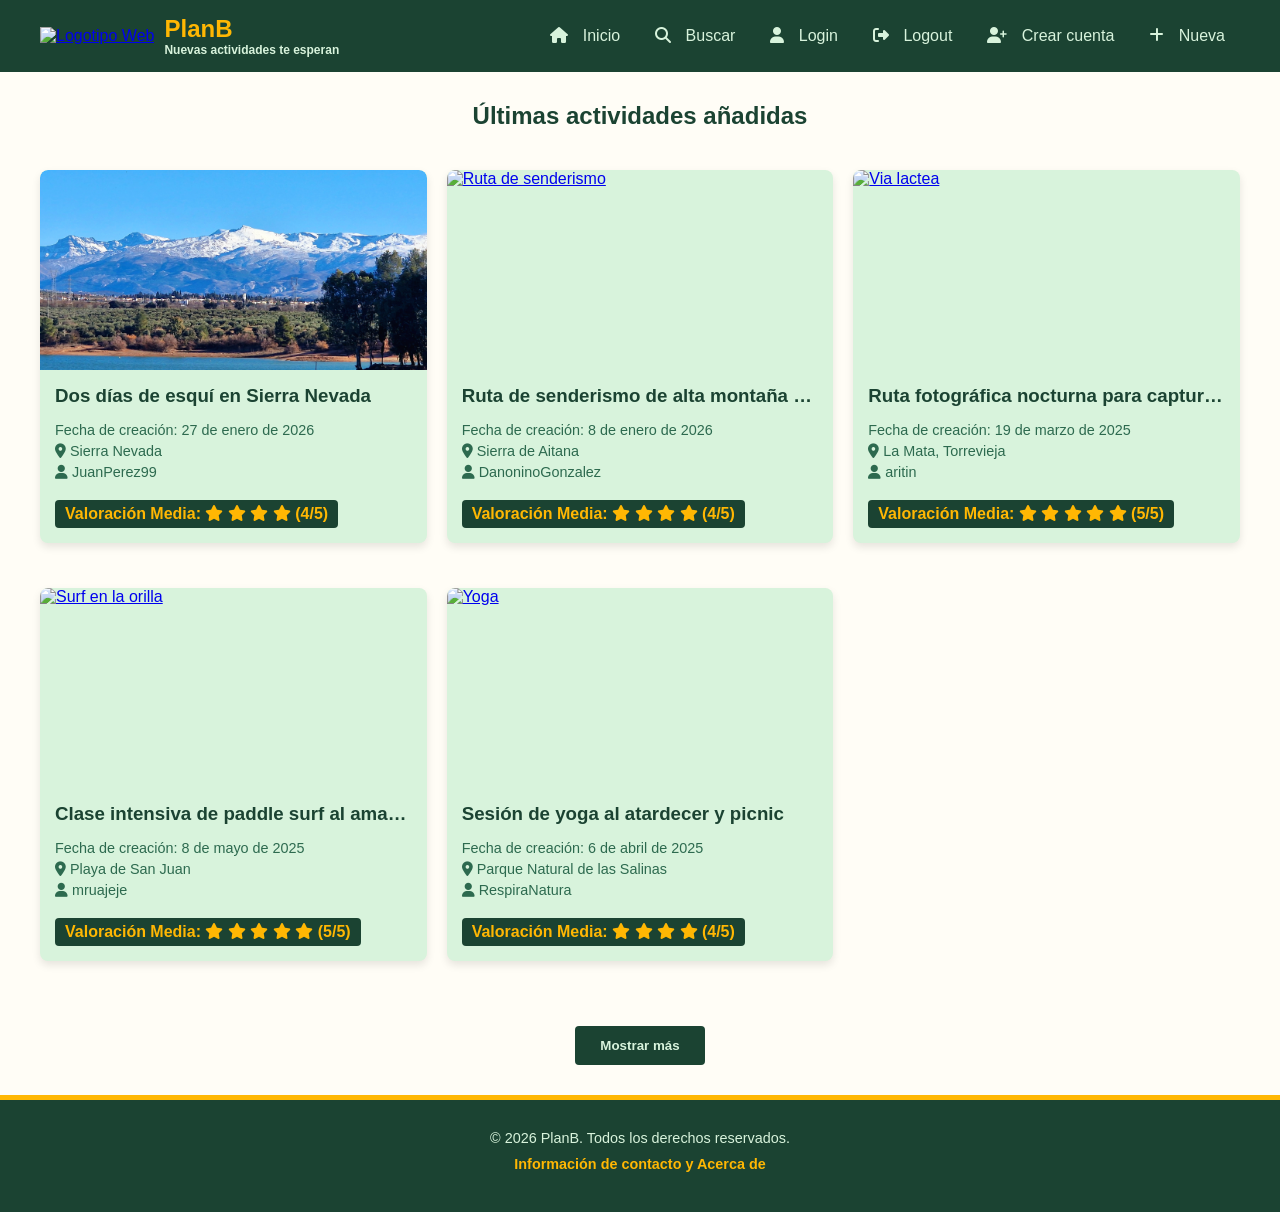
==== commit ff6630ce: "logout" ====
--- a/index.html
+++ b/index.html
@@ -71,7 +71,12 @@
                     </div>
                     
                     <div class="activity-rating">
-                        <p>Valoración Media: ⭐⭐⭐⭐⭐(4.7/5)</p>
+                        <p>Valoración Media: 
+                            <i class="fa-solid fa-star"></i>
+                            <i class="fa-solid fa-star"></i>
+                            <i class="fa-solid fa-star"></i>
+                            <i class="fa-solid fa-star"></i>
+                            (4/5)</p>
                     </div>
                 </div>
             </article>
@@ -93,7 +98,13 @@
                     </div>
                     
                     <div class="activity-rating">
-                        <p>Valoración Media: ⭐⭐⭐⭐ (4/5)</p>
+                        <p>Valoración Media: 
+                            <i class="fa-solid fa-star"></i>
+                            <i class="fa-solid fa-star"></i>
+                            <i class="fa-solid fa-star"></i>
+                            <i class="fa-solid fa-star"></i>
+                            (4/5)</p>
+                        </p>
                     </div>
                 </div>
             </article>
@@ -115,7 +126,14 @@
                     </div>
                     
                     <div class="activity-rating">
-                        <p>Valoración Media: ⭐⭐⭐⭐ (4/5)</p>
+                        <p>Valoración Media: 
+                            <i class="fa-solid fa-star"></i>
+                            <i class="fa-solid fa-star"></i>
+                            <i class="fa-solid fa-star"></i>
+                            <i class="fa-solid fa-star"></i>
+                            <i class="fa-solid fa-star"></i>
+                            (5/5)</p>
+                        </p>
                     </div>
                 </div>
             </article>
@@ -137,7 +155,13 @@
                     </div>
                     
                     <div class="activity-rating">
-                        <p>Valoración Media: ⭐⭐⭐⭐⭐ (5/5)</p>
+                        <p>Valoración Media: 
+                            <i class="fa-solid fa-star"></i>
+                            <i class="fa-solid fa-star"></i>
+                            <i class="fa-solid fa-star"></i>
+                            <i class="fa-solid fa-star"></i>
+                            <i class="fa-solid fa-star"></i>
+                            (5/5)</p>
                     </div>
                 </div>
             </article>
@@ -159,7 +183,13 @@
                     </div>
                     
                     <div class="activity-rating">
-                        <p>Valoración Media: ⭐⭐⭐⭐ (4/5)</p>
+                        <p>Valoración Media: 
+                            <i class="fa-solid fa-star"></i>
+                            <i class="fa-solid fa-star"></i>
+                            <i class="fa-solid fa-star"></i>
+                            <i class="fa-solid fa-star"></i>
+                            (4/5)</p>
+                        </p>
                     </div>
                 </div>
             </article>
@@ -176,6 +206,6 @@
             <a href="acerca.html">Información de contacto y Acerca de</a>
         </p>
     </footer>
-
+    <script src="./js/logout.js"></script>
 </body>
 </html>
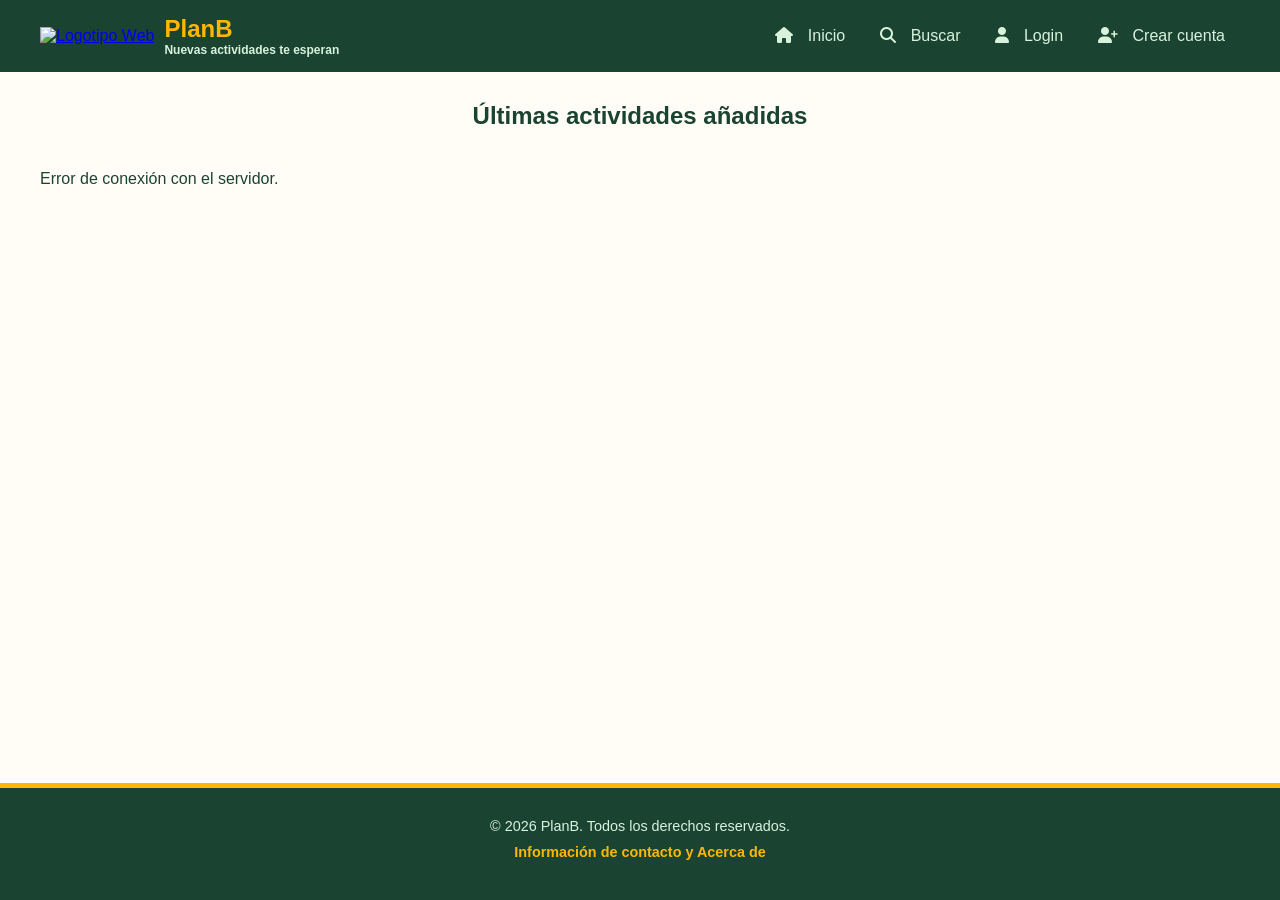
==== commit 022cdbd2: "cambios" ====
--- a/index.html
+++ b/index.html
@@ -1,18 +1,20 @@
 <!DOCTYPE html>
 <html lang="es">
+
 <head>
     <meta charset="UTF-8">
     <meta name="viewport" content="width=device-width, initial-scale=1.0">
-    
+
     <title>PlanB</title>
-    
+
     <link rel="stylesheet" href="./css/styles.css">
-    
+
     <link rel="preconnect" href="https://fonts.googleapis.com">
     <link rel="stylesheet" href="https://fonts.googleapis.com/css2?family=Roboto:wght@400;700&display=swap">
-    
+
     <link rel="stylesheet" href="https://cdnjs.cloudflare.com/ajax/libs/font-awesome/6.5.1/css/all.min.css">
 </head>
+
 <body>
 
     <header class="main-header">
@@ -39,164 +41,22 @@
                 <li><a href="index.html"><i class="fa-solid fa-house"></i> Inicio</a></li>
                 <li><a href="buscar.html"><i class="fa-solid fa-magnifying-glass"></i> Buscar</a></li>
                 <li><a href="login.html"><i class="fa-solid fa-user"></i> Login</a></li>
-                <li><a href="index.html"><i class="fa-solid fa-right-from-bracket"></i> Logout</a></li>
+                <li><a href="index.html" id="btn-logout"><i class="fa-solid fa-right-from-bracket"></i> Logout</a></li>
                 <li><a href="registrar.html"><i class="fa-solid fa-user-plus"></i> Crear cuenta</a></li>
                 <li><a href="nueva.html"><i class="fa-solid fa-plus"></i> Nueva</a></li>
             </ul>
         </nav>
     </header>
 
-    </nav>
-    </header>
-
     <main class="index-page">
         <h2>Últimas actividades añadidas</h2>
 
-        <section class="activities-grid">
-            
-            <article class="activity-card">
-                <a href="actividad.html" class="img-link">
-                    <img src="./img/actividad1.jpg" alt="Ruta de senderismo" class="activity-img">
-                </a>
-                
-                <div class="activity-info">
-                    <h3 class="activity-title" title="Dos días de esquí en Sierra Nevada">
-                        <a href="actividad.html">Dos días de esquí en Sierra Nevada</a>
-                    </h3>
-                    
-                    <div class="activity-meta">
-                        <p class="date">Fecha de creación: 27 de enero de 2026</p>
-                        <p class="location"><i class="fa-solid fa-location-dot"></i> Sierra Nevada</p>
-                        <p class="author"><i class="fa-solid fa-user"></i> JuanPerez99</p>
-                    </div>
-                    
-                    <div class="activity-rating">
-                        <p>Valoración Media: 
-                            <i class="fa-solid fa-star"></i>
-                            <i class="fa-solid fa-star"></i>
-                            <i class="fa-solid fa-star"></i>
-                            <i class="fa-solid fa-star"></i>
-                            (4/5)</p>
-                    </div>
-                </div>
-            </article>
-
-            <article class="activity-card">
-                <a href="actividad.html" class="img-link">
-                    <img src="./img/actividad2.jpg" alt="Ruta de senderismo" class="activity-img">
-                </a>
-                
-                <div class="activity-info">
-                    <h3 class="activity-title" title="Ruta de senderismo de alta montaña con vivac bajo las estrellas en el pico más alto de la región">
-                        <a href="actividad.html">Ruta de senderismo de alta montaña con vivac bajo las estrellas en el pico más alto de la región</a>
-                    </h3>
-                    
-                    <div class="activity-meta">
-                        <p class="date">Fecha de creación: 8 de enero de 2026</p>
-                        <p class="location"><i class="fa-solid fa-location-dot"></i> Sierra de Aitana</p>
-                        <p class="author"><i class="fa-solid fa-user"></i> DanoninoGonzalez</p>
-                    </div>
-                    
-                    <div class="activity-rating">
-                        <p>Valoración Media: 
-                            <i class="fa-solid fa-star"></i>
-                            <i class="fa-solid fa-star"></i>
-                            <i class="fa-solid fa-star"></i>
-                            <i class="fa-solid fa-star"></i>
-                            (4/5)</p>
-                        </p>
-                    </div>
-                </div>
-            </article>
-
-            <article class="activity-card">
-                <a href="actividad.html" class="img-link">
-                    <img src="./img/actividad3.jpeg" alt="Via lactea" class="activity-img">
-                </a>
-                
-                <div class="activity-info">
-                    <h3 class="activity-title" title="Ruta fotográfica nocturna para capturar la Vía Láctea">
-                        <a href="actividad.html">Ruta fotográfica nocturna para capturar la Vía Láctea</a>
-                    </h3>
-                    
-                    <div class="activity-meta">
-                        <p class="date">Fecha de creación: 19 de marzo de 2025</p>
-                        <p class="location"><i class="fa-solid fa-location-dot"></i> La Mata, Torrevieja</p>
-                        <p class="author"><i class="fa-solid fa-user"></i> aritin</p>
-                    </div>
-                    
-                    <div class="activity-rating">
-                        <p>Valoración Media: 
-                            <i class="fa-solid fa-star"></i>
-                            <i class="fa-solid fa-star"></i>
-                            <i class="fa-solid fa-star"></i>
-                            <i class="fa-solid fa-star"></i>
-                            <i class="fa-solid fa-star"></i>
-                            (5/5)</p>
-                        </p>
-                    </div>
-                </div>
-            </article>
-
-            <article class="activity-card">
-                <a href="actividad.html" class="img-link">
-                    <img src="./img/actividad4.jpg" alt="Surf en la orilla" class="activity-img">
-                </a>
-                
-                <div class="activity-info">
-                    <h3 class="activity-title" title="Clase intensiva de paddle surf al amanecer con desayuno incluido">
-                        <a href="actividad.html">Clase intensiva de paddle surf al amanecer con desayuno incluido</a>
-                    </h3>
-                    
-                    <div class="activity-meta">
-                        <p class="date">Fecha de creación: 8 de mayo de 2025</p>
-                        <p class="location"><i class="fa-solid fa-location-dot"></i> Playa de San Juan</p>
-                        <p class="author"><i class="fa-solid fa-user"></i> mruajeje</p>
-                    </div>
-                    
-                    <div class="activity-rating">
-                        <p>Valoración Media: 
-                            <i class="fa-solid fa-star"></i>
-                            <i class="fa-solid fa-star"></i>
-                            <i class="fa-solid fa-star"></i>
-                            <i class="fa-solid fa-star"></i>
-                            <i class="fa-solid fa-star"></i>
-                            (5/5)</p>
-                    </div>
-                </div>
-            </article>
-
-            <article class="activity-card">
-                <a href="actividad.html" class="img-link">
-                    <img src="./img/actividad5.jpg" alt="Yoga" class="activity-img">
-                </a>
-                
-                <div class="activity-info">
-                    <h3 class="activity-title" title="Sesión de yoga al atardecer y picnic">
-                        <a href="actividad.html">Sesión de yoga al atardecer y picnic</a>
-                    </h3>
-                    
-                    <div class="activity-meta">
-                        <p class="date">Fecha de creación: 6 de abril de 2025</p>
-                        <p class="location"><i class="fa-solid fa-location-dot"></i> Parque Natural de las Salinas</p>
-                        <p class="author"><i class="fa-solid fa-user"></i> RespiraNatura</p>
-                    </div>
-                    
-                    <div class="activity-rating">
-                        <p>Valoración Media: 
-                            <i class="fa-solid fa-star"></i>
-                            <i class="fa-solid fa-star"></i>
-                            <i class="fa-solid fa-star"></i>
-                            <i class="fa-solid fa-star"></i>
-                            (4/5)</p>
-                        </p>
-                    </div>
-                </div>
-            </article>
+        <section class="activities-grid" id="contenedor-actividades">
         </section>
 
-        <div class="load-more-container">
-            <button class="btn-primary" type="button">Mostrar más</button>
+        <div class="load-more-container" style="text-align: center; margin-top: 20px;">
+            <p id="info-paginacion" style="margin-bottom: 10px; font-weight: bold;"></p>
+            <button id="btn-mostrar-mas" class="btn-primary" type="button" style="display: none;">Mostrar más</button>
         </div>
     </main>
 
@@ -206,6 +66,9 @@
             <a href="acerca.html">Información de contacto y Acerca de</a>
         </p>
     </footer>
+
+    <script src="./js/index.js"></script>
     <script src="./js/logout.js"></script>
 </body>
+
 </html>
